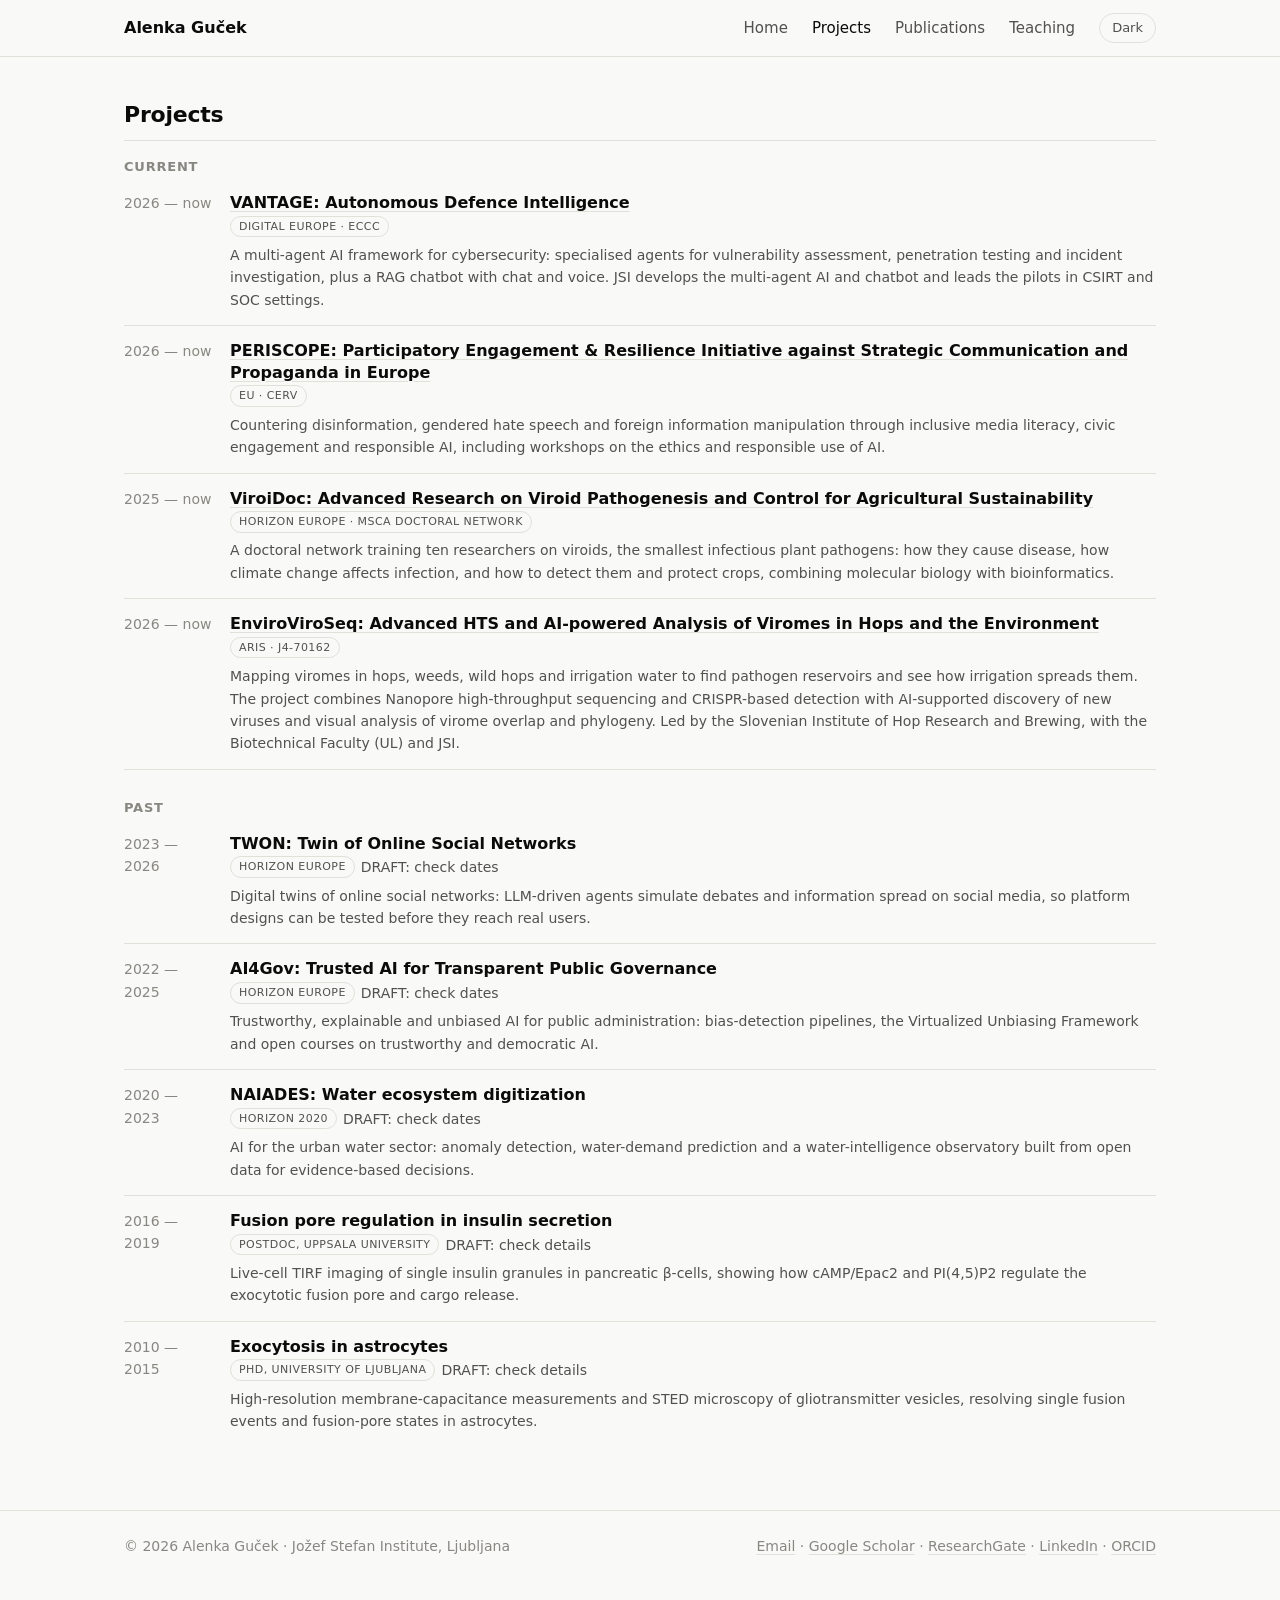
==== site/projects.html @ 369c41aa "Personal research website with research map Static site in site/ (home with UMAP research map, proje" ====
<!doctype html>
<html lang="en">
<head>
<meta charset="utf-8">
<meta name="viewport" content="width=device-width, initial-scale=1">
<title>Projects — Alenka Guček</title>
<link rel="stylesheet" href="css/style.css?v=8">
</head>
<body>
<header class="nav"><div class="wrap">
  <a class="brand" href="index.html">Alenka Guček</a>
  <a class="link" href="index.html">Home</a>
  <a class="link" href="projects.html" aria-current="page">Projects</a>
  <a class="link" href="publications.html">Publications</a>
  <a class="link" href="teaching.html">Teaching</a>
  <button id="theme" type="button">Dark</button>
</div></header>
<main class="wrap">
  <section class="block">
    <div class="head"><h2>Projects</h2></div>
    <div id="all-projects"></div>
  </section>
</main>
<footer><div class="wrap"><span>© 2026 Alenka Guček · Jožef Stefan Institute, Ljubljana</span><span><a href="mailto:alenka.gucek@ijs.si">Email</a> · <a href="https://scholar.google.com/citations?user=tJEwAjEAAAAJ" target="_blank" rel="noopener">Google Scholar</a> · <a href="https://www.researchgate.net/profile/Alenka-Gucek-2" target="_blank" rel="noopener">ResearchGate</a> · <a href="https://www.linkedin.com/in/alenkagucek/" target="_blank" rel="noopener">LinkedIn</a> · <a href="https://orcid.org/0000-0003-4453-1498" target="_blank" rel="noopener">ORCID</a></span></div></footer>
<script src="js/site.js?v=8"></script>
</body>
</html>
---- site/css/style.css ----
:root {
  color-scheme: light;
  --page: #f9f9f7;
  --surface: #fcfcfb;
  --ink: #0b0b0b;
  --ink-2: #52514e;
  --muted: #898781;
  --hair: #e1e0d9;
  --ring: rgba(11, 11, 11, 0.10);
  --accent: #2a78d6;
  /* field colours = categorical slots 1-3 (validated all-pairs) */
  --f-ai: #6250d6;
  --f-viz: #eb6834;
  --f-cell: #1baf7a;
  --me: #0b0b0b;
  --me-ring: #fcfcfb;
  --font: system-ui, -apple-system, "Segoe UI", sans-serif;
}
@media (prefers-color-scheme: dark) {
  :root:where(:not([data-theme="light"])) {
    color-scheme: dark;
    --page: #0d0d0d; --surface: #1a1a19; --ink: #f0efec; --ink-2: #c3c2b7; --muted: #898781;
    --hair: #2c2c2a; --ring: rgba(255, 255, 255, 0.10); --accent: #3987e5;
    --f-ai: #9085e9; --f-viz: #d95926; --f-cell: #199e70; --me: #f0efec; --me-ring: #1a1a19;
  }
}
:root[data-theme="dark"] {
  color-scheme: dark;
  --page: #0d0d0d; --surface: #1a1a19; --ink: #f0efec; --ink-2: #c3c2b7; --muted: #898781;
  --hair: #2c2c2a; --ring: rgba(255, 255, 255, 0.10); --accent: #3987e5;
  --f-ai: #9085e9; --f-viz: #d95926; --f-cell: #199e70; --me: #f0efec; --me-ring: #1a1a19;
}

* { box-sizing: border-box; }
html { background: var(--page); }
body { margin: 0; font: 16px/1.6 var(--font); color: var(--ink); background: var(--page); }
a { color: inherit; text-decoration-color: var(--hair); text-underline-offset: 3px; }
a:hover { text-decoration-color: currentColor; }
.wrap { max-width: 1080px; margin: 0 auto; padding: 0 24px; }

/* nav */
header.nav { position: sticky; top: 0; z-index: 10; background: color-mix(in srgb, var(--page) 88%, transparent); backdrop-filter: blur(8px); border-bottom: 1px solid var(--hair); }
header.nav .wrap { display: flex; align-items: center; gap: 24px; height: 56px; }
header.nav .brand { font-weight: 700; text-decoration: none; margin-right: auto; }
header.nav a.link { text-decoration: none; color: var(--ink-2); font-size: 15px; }
header.nav a.link[aria-current="page"], header.nav a.link:hover { color: var(--ink); }
#theme { background: none; border: 1px solid var(--hair); color: var(--ink-2); border-radius: 999px; padding: 4px 12px; font: inherit; font-size: 13px; cursor: pointer; }

/* hero */
.hero { padding: 56px 0 24px; display: grid; grid-template-columns: 1fr auto; gap: 32px; align-items: end; }
.hero h1 { font-size: clamp(40px, 6vw, 64px); line-height: 1.02; letter-spacing: -0.03em; margin: 0 0 16px; }
.hero p.lede { font-size: 19px; color: var(--ink-2); max-width: 640px; margin: 0; }
.hero .lede b { color: var(--ink); font-weight: 600; }
.hero figure { margin: 0; }
.hero img { width: 210px; height: 270px; border-radius: 14px; object-fit: cover; object-position: 30% 30%; border: 1px solid var(--ring); background: var(--surface); display: block; }
.hero figcaption { font-size: 11px; color: var(--muted); margin-top: 6px; text-align: right; }
.links { display: flex; flex-wrap: wrap; gap: 8px 16px; margin-top: 20px; font-size: 14px; }
.links a { color: var(--ink-2); }

/* map */
.map-card { background: var(--surface); border: 1px solid var(--ring); border-radius: 16px; padding: 20px 20px 12px; margin: 24px 0 8px; }
.map-head { display: flex; flex-wrap: wrap; gap: 12px 24px; align-items: baseline; justify-content: space-between; margin-bottom: 8px; }
.map-head h2 { font-size: 18px; margin: 0; }
.map-head p { margin: 2px 0 0; color: var(--ink-2); font-size: 14px; max-width: 620px; }
.controls { display: flex; gap: 8px; align-items: center; flex-wrap: wrap; }
.controls button { font: inherit; font-size: 13px; border: 1px solid var(--hair); background: var(--surface); color: var(--ink); border-radius: 999px; padding: 5px 12px; cursor: pointer; }
.controls button[aria-pressed="true"] { background: var(--ink); color: var(--surface); border-color: var(--ink); }
.legend { display: flex; flex-wrap: wrap; gap: 6px 18px; font-size: 13px; color: var(--ink-2); margin: 4px 0 10px; }
.legend span { display: inline-flex; align-items: center; gap: 6px; }
.legend i { width: 10px; height: 10px; border-radius: 50%; display: inline-block; }
.legend i.me { background: var(--me); box-shadow: 0 0 0 2px var(--me-ring), 0 0 0 3px var(--me); width: 8px; height: 8px; }
.map-stage { position: relative; width: 100%; aspect-ratio: 16 / 10; }
.map-stage canvas, .map-stage svg { position: absolute; inset: 0; width: 100%; height: 100%; }
.map-stage svg text.cl { font-size: 11px; fill: var(--muted); paint-order: stroke; stroke: var(--surface); stroke-width: 3px; pointer-events: none; }
.map-stage svg text.yr { font-size: 44px; font-weight: 700; fill: var(--hair); }
.map-stage svg path.traj { fill: none; stroke: var(--ink-2); stroke-width: 1.5; stroke-dasharray: 4 4; opacity: .7; pointer-events: none; }
.map-stage svg text.trajlbl { font-size: 12px; font-weight: 600; fill: var(--ink-2); paint-order: stroke; stroke: var(--surface); stroke-width: 3px; pointer-events: none; }
.map-stage svg text.field { font-size: 11px; font-weight: 700; letter-spacing: .14em; fill: var(--ink-2); paint-order: stroke; stroke: var(--surface); stroke-width: 4px; pointer-events: none; }
.map-stage svg .callout { cursor: pointer; transition: opacity .3s; }
.map-stage svg .callout .hit { fill: transparent; }
.map-stage svg .callout .lead { fill: none; stroke: var(--muted); stroke-width: 1; transition: stroke .15s, stroke-width .15s; }
.map-stage svg .callout .cname { font-size: 13px; font-weight: 650; fill: var(--ink); paint-order: stroke; stroke: var(--surface); stroke-width: 4px; }
.map-stage svg .callout .csub { font-size: 11.5px; fill: var(--ink-2); paint-order: stroke; stroke: var(--surface); stroke-width: 4px; font-variant-numeric: tabular-nums; }
.map-stage svg .callout .sw { stroke: var(--surface); stroke-width: 1.5; }
.map-stage svg .callout.on .lead { stroke: var(--ink); stroke-width: 1.5; }
.map-stage svg .callout.off { opacity: .35; }
.map-stage svg circle.me { r: 3.5; stroke-width: 1.5; }
.map-stage svg circle.me.hot { r: 4.5; }
.map-stage svg circle.me { fill: var(--me); stroke: var(--me-ring); stroke-width: 2; cursor: pointer; transition: r .15s, opacity .4s; }
.map-stage svg circle.me.dim { opacity: .18; }
.map-stage svg circle.me:hover, .map-stage svg circle.me.on { r: 7; }
.map-foot { display: flex; justify-content: space-between; gap: 16px; font-size: 12px; color: var(--muted); padding-top: 8px; border-top: 1px solid var(--hair); margin-top: 8px; }
.tip { position: absolute; pointer-events: none; z-index: 5; max-width: 300px; background: var(--surface); color: var(--ink); border: 1px solid var(--ring); box-shadow: 0 6px 24px rgba(0,0,0,.12); border-radius: 10px; padding: 10px 12px; font-size: 13px; line-height: 1.4; opacity: 0; transition: opacity .1s; }
.tip.show { opacity: 1; }
.tip .t { font-weight: 600; margin-bottom: 4px; }
.tip .m { color: var(--ink-2); }
.tip .k { display: inline-flex; align-items: center; gap: 6px; color: var(--ink-2); font-size: 12px; }
.tip .k i { width: 8px; height: 8px; border-radius: 50%; }

/* sections */
section.block { padding: 40px 0 8px; }
section.block > .head { display: flex; justify-content: space-between; align-items: baseline; border-bottom: 1px solid var(--hair); padding-bottom: 8px; margin-bottom: 16px; }
section.block h2 { font-size: 22px; margin: 0; letter-spacing: -0.01em; }
section.block .head a { font-size: 14px; color: var(--ink-2); }
.three { display: grid; grid-template-columns: repeat(3, 1fr); gap: 20px; }
.pillar { padding: 4px 0 0 14px; border-left: 3px solid var(--c); }
.pillar h3 { margin: 0 0 4px; font-size: 16px; }
.pillar p { margin: 0; color: var(--ink-2); font-size: 15px; }

.item { padding: 14px 0; border-bottom: 1px solid var(--hair); display: grid; grid-template-columns: 90px 1fr; gap: 16px; }
.item:last-child { border-bottom: 0; }
.item .when { color: var(--muted); font-size: 14px; font-variant-numeric: tabular-nums; }
.item h3 { font-size: 16px; margin: 0 0 2px; line-height: 1.35; }
.item .meta { color: var(--ink-2); font-size: 14px; }
.item .meta em { font-style: normal; color: var(--ink); }
.item .acts { font-size: 13px; margin-top: 4px; display: flex; gap: 12px; }
.tag { display: inline-block; font-size: 11px; letter-spacing: .04em; text-transform: uppercase; color: var(--ink-2); border: 1px solid var(--hair); border-radius: 999px; padding: 1px 8px; margin-right: 6px; vertical-align: 2px; }
.dot { display: inline-block; width: 8px; height: 8px; border-radius: 50%; margin-right: 6px; vertical-align: 1px; }

.filters { display: flex; flex-wrap: wrap; gap: 8px; margin: 8px 0 16px; }
.filters button { font: inherit; font-size: 13px; border: 1px solid var(--hair); background: var(--surface); color: var(--ink); border-radius: 999px; padding: 5px 12px; cursor: pointer; }
.filters button[aria-pressed="true"] { background: var(--ink); color: var(--surface); border-color: var(--ink); }
ul.eds { margin: 6px 0 0; padding-left: 18px; color: var(--ink-2); font-size: 14px; }
h3.sub { font-size: 13px; text-transform: uppercase; letter-spacing: .06em; color: var(--muted); margin: 28px 0 0; }
h3.sub:first-child { margin-top: 4px; }
.yeargroup h3.y { font-size: 14px; color: var(--muted); margin: 24px 0 0; font-variant-numeric: tabular-nums; }

.gates { display: grid; grid-template-columns: repeat(3, 1fr); gap: 16px; margin: 40px 0 0; }
.gate { position: relative; display: flex; flex-direction: column; gap: 4px; padding: 20px 44px 20px 20px; background: var(--surface); border: 1px solid var(--ring); border-radius: 14px; text-decoration: none; transition: border-color .15s, transform .15s; }
.gate:hover { border-color: var(--ink-2); transform: translateY(-2px); }
.gate .g-t { font-size: 20px; font-weight: 700; letter-spacing: -0.01em; }
.gate .g-s { color: var(--ink-2); font-size: 14px; }
.gate .g-a { position: absolute; right: 18px; top: 50%; transform: translateY(-50%); font-size: 20px; color: var(--muted); transition: transform .15s, color .15s; }
.gate:hover .g-a { color: var(--ink); transform: translate(3px, -50%); }
@media (max-width: 760px) { .gates { grid-template-columns: 1fr; } }
footer { margin-top: 56px; border-top: 1px solid var(--hair); padding: 24px 0 48px; color: var(--muted); font-size: 14px; }
footer .wrap { display: flex; justify-content: space-between; gap: 16px; flex-wrap: wrap; }

@media (max-width: 760px) {
  .hero { grid-template-columns: 1fr; padding-top: 32px; }
  .hero figure { order: -1; }
  .hero img { width: 120px; height: 150px; }
  .hero figcaption { text-align: left; }
  .three { grid-template-columns: 1fr; }
  .item { grid-template-columns: 1fr; gap: 2px; }
}
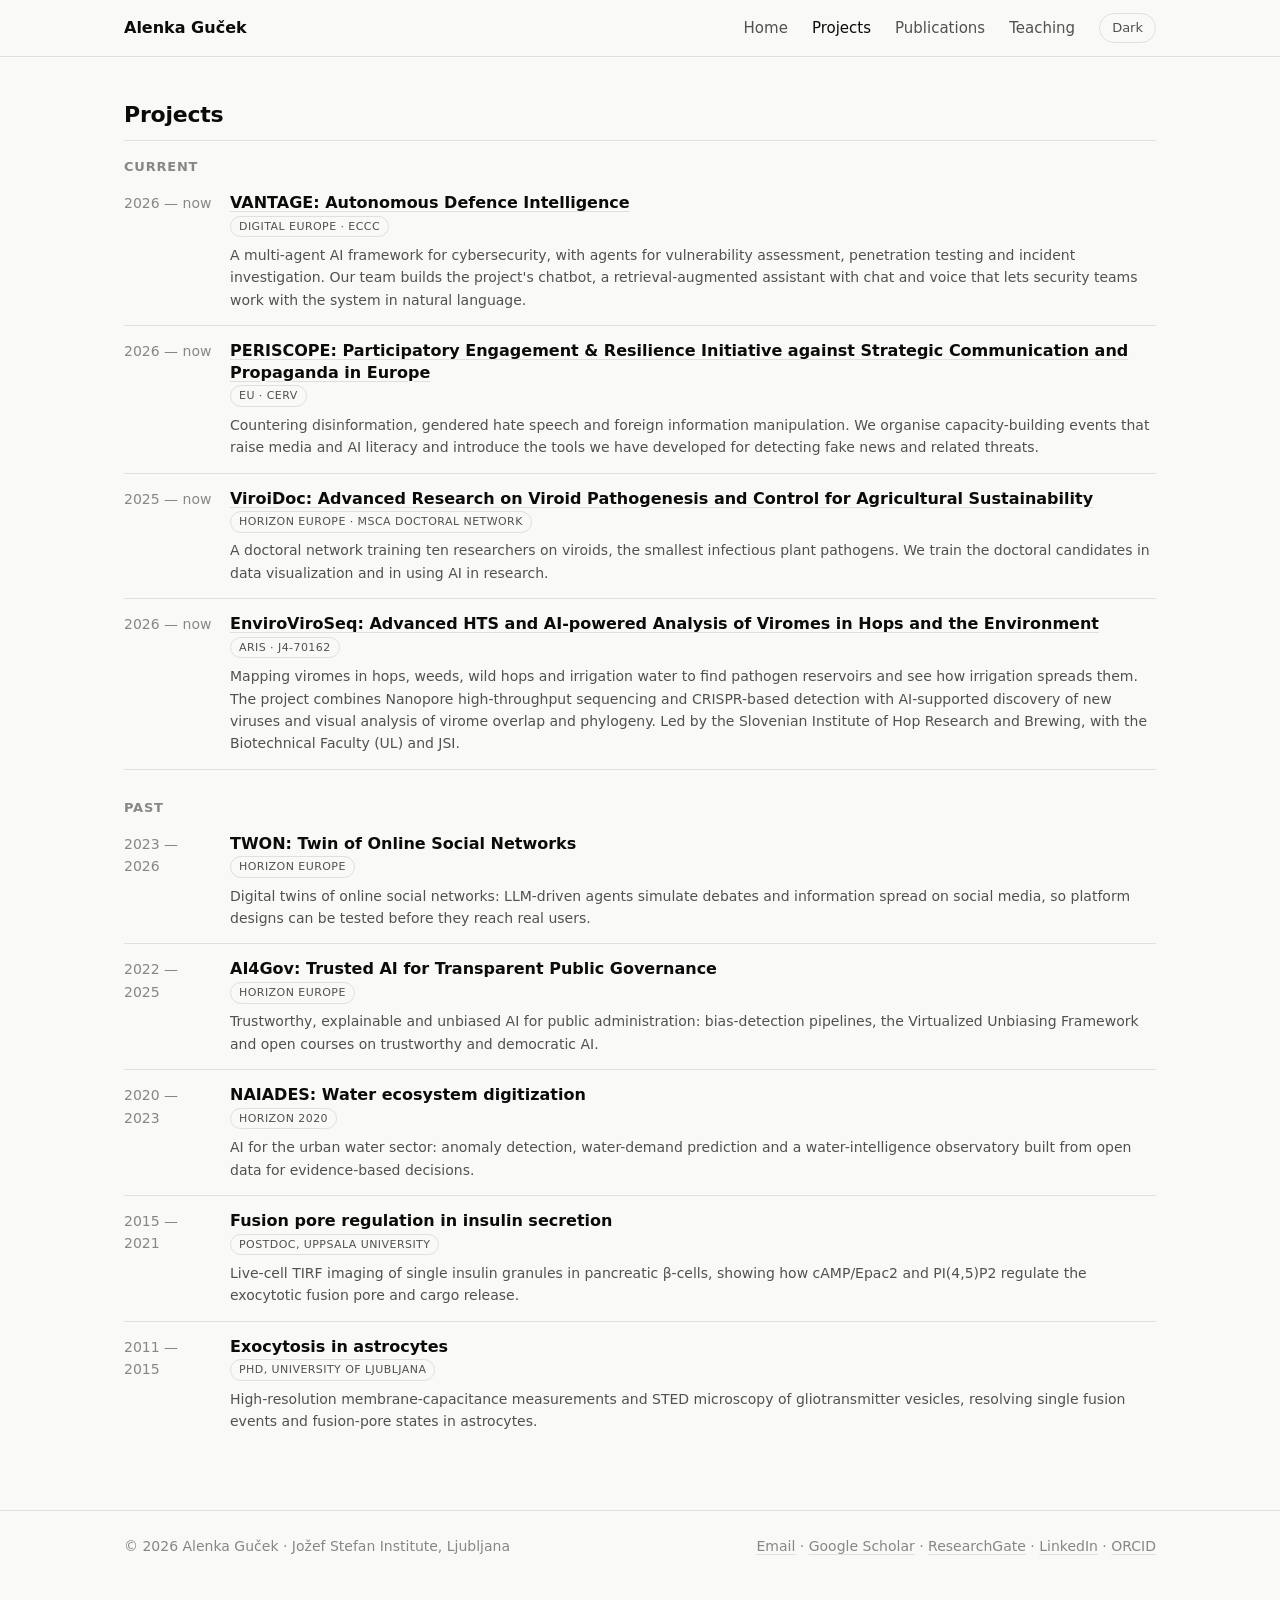
==== commit 3ec160ac: "Publications: field dot for every paper, from its nearest papers on the map" ====
--- a/site/projects.html
+++ b/site/projects.html
@@ -4,7 +4,7 @@
 <meta charset="utf-8">
 <meta name="viewport" content="width=device-width, initial-scale=1">
 <title>Projects — Alenka Guček</title>
-<link rel="stylesheet" href="css/style.css?v=8">
+<link rel="stylesheet" href="css/style.css?v=9">
 </head>
 <body>
 <header class="nav"><div class="wrap">
@@ -22,6 +22,6 @@
   </section>
 </main>
 <footer><div class="wrap"><span>© 2026 Alenka Guček · Jožef Stefan Institute, Ljubljana</span><span><a href="mailto:alenka.gucek@ijs.si">Email</a> · <a href="https://scholar.google.com/citations?user=tJEwAjEAAAAJ" target="_blank" rel="noopener">Google Scholar</a> · <a href="https://www.researchgate.net/profile/Alenka-Gucek-2" target="_blank" rel="noopener">ResearchGate</a> · <a href="https://www.linkedin.com/in/alenkagucek/" target="_blank" rel="noopener">LinkedIn</a> · <a href="https://orcid.org/0000-0003-4453-1498" target="_blank" rel="noopener">ORCID</a></span></div></footer>
-<script src="js/site.js?v=8"></script>
+<script src="js/site.js?v=9"></script>
 </body>
 </html>
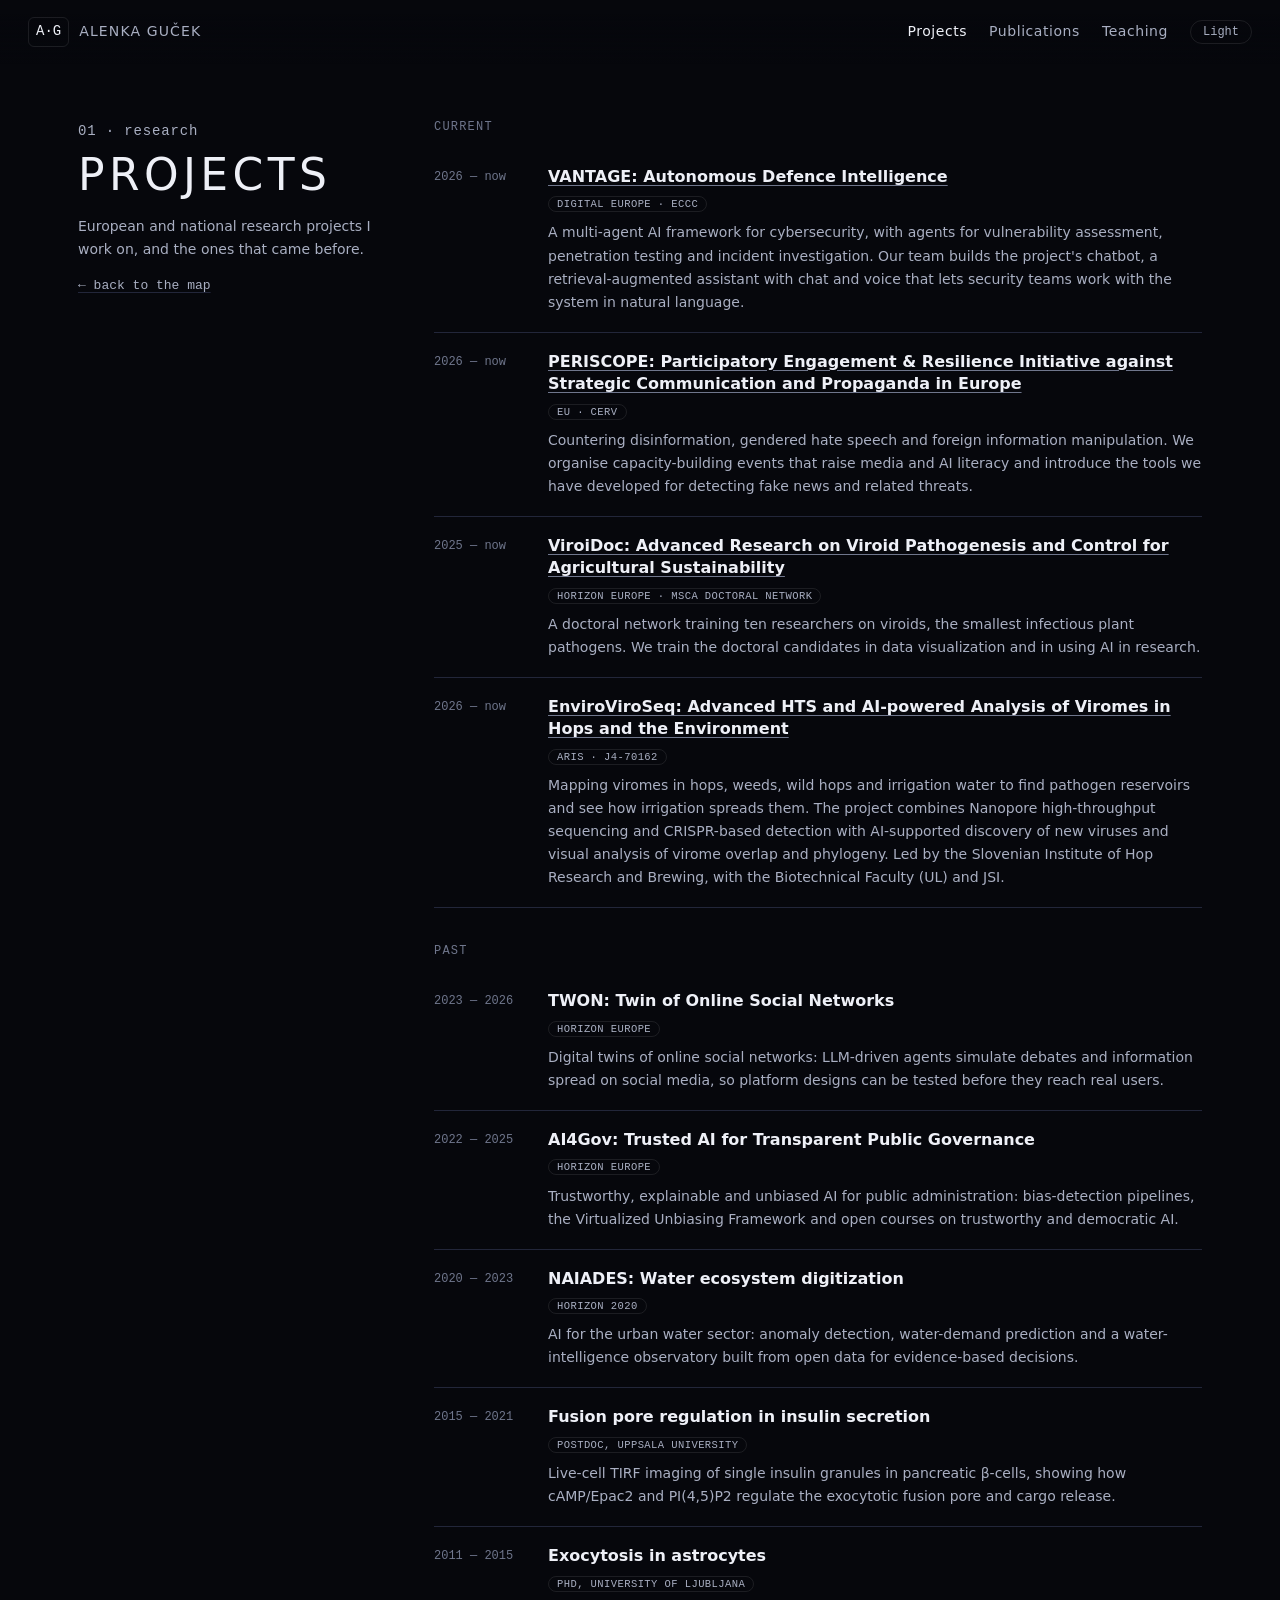
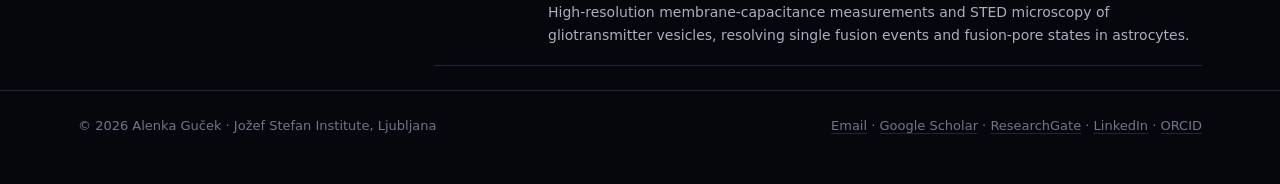
==== commit 51aea44a: "Redesign: dark observatory theme, scroll story homepage (map zooms per chapter, dots morph into a ti" ====
--- a/site/projects.html
+++ b/site/projects.html
@@ -1,27 +1,34 @@
 <!doctype html>
-<html lang="en">
+<html lang="en" data-theme="dark">
 <head>
 <meta charset="utf-8">
 <meta name="viewport" content="width=device-width, initial-scale=1">
 <title>Projects — Alenka Guček</title>
-<link rel="stylesheet" href="css/style.css?v=9">
+<script>try { const t = localStorage.getItem("theme"); if (t) document.documentElement.dataset.theme = t; } catch (e) {}</script>
+<link rel="stylesheet" href="css/style.css?v=11">
 </head>
 <body>
 <header class="nav"><div class="wrap">
-  <a class="brand" href="index.html">Alenka Guček</a>
-  <a class="link" href="index.html">Home</a>
-  <a class="link" href="projects.html" aria-current="page">Projects</a>
-  <a class="link" href="publications.html">Publications</a>
-  <a class="link" href="teaching.html">Teaching</a>
-  <button id="theme" type="button">Dark</button>
+  <a class="brand" href="index.html"><span class="mono">A·G</span> <span class="name">Alenka Guček</span></a>
+  <nav>
+    <a class="link" href="projects.html" aria-current="page">Projects</a>
+    <a class="link" href="publications.html">Publications</a>
+    <a class="link" href="teaching.html">Teaching</a>
+    <button id="theme" type="button">Light</button>
+  </nav>
 </div></header>
 <main class="wrap">
-  <section class="block">
-    <div class="head"><h2>Projects</h2></div>
-    <div id="all-projects"></div>
-  </section>
+  <div class="page">
+    <aside class="page-head">
+      <p class="kicker mono">01 · research</p>
+      <h1>Projects</h1>
+      <p>European and national research projects I work on, and the ones that came before.</p>
+      <a href="index.html">← back to the map</a>
+    </aside>
+    <section id="all-projects"></section>
+  </div>
 </main>
 <footer><div class="wrap"><span>© 2026 Alenka Guček · Jožef Stefan Institute, Ljubljana</span><span><a href="mailto:alenka.gucek@ijs.si">Email</a> · <a href="https://scholar.google.com/citations?user=tJEwAjEAAAAJ" target="_blank" rel="noopener">Google Scholar</a> · <a href="https://www.researchgate.net/profile/Alenka-Gucek-2" target="_blank" rel="noopener">ResearchGate</a> · <a href="https://www.linkedin.com/in/alenkagucek/" target="_blank" rel="noopener">LinkedIn</a> · <a href="https://orcid.org/0000-0003-4453-1498" target="_blank" rel="noopener">ORCID</a></span></div></footer>
-<script src="js/site.js?v=9"></script>
+<script src="js/site.js?v=11"></script>
 </body>
 </html>
--- a/site/css/style.css
+++ b/site/css/style.css
@@ -1,146 +1,160 @@
-:root {
+/* ============ Observatory theme ============
+   Dark by default; a light "daylight" variant via the toggle.
+   Field colours: teal / coral / violet (validated CVD-safe as a set, both modes). */
+:root, :root[data-theme="dark"] {
+  color-scheme: dark;
+  --page: #06070c;
+  --surface: #0e1019;
+  --glass: rgba(10, 12, 20, 0.72);
+  --ink: #eef0f7;
+  --ink-2: #a9afc2;
+  --muted: #6f768c;
+  --hair: #22263a;
+  --ring: rgba(255, 255, 255, 0.09);
+  --f-cell: #199e70;
+  --f-viz: #d95926;
+  --f-ai: #9085e9;
+  --glow: 0 0 24px rgba(144, 133, 233, 0.25);
+  --sans: system-ui, -apple-system, "Segoe UI", sans-serif;
+  --mono: ui-monospace, "Cascadia Mono", "SF Mono", Consolas, Menlo, monospace;
+}
+:root[data-theme="light"] {
   color-scheme: light;
-  --page: #f9f9f7;
-  --surface: #fcfcfb;
-  --ink: #0b0b0b;
-  --ink-2: #52514e;
-  --muted: #898781;
-  --hair: #e1e0d9;
-  --ring: rgba(11, 11, 11, 0.10);
-  --accent: #2a78d6;
-  /* field colours = categorical slots 1-3 (validated all-pairs) */
+  --page: #f5f4ef;
+  --surface: #fcfcfa;
+  --glass: rgba(252, 252, 250, 0.82);
+  --ink: #12131a;
+  --ink-2: #4d5060;
+  --muted: #858799;
+  --hair: #dedcd3;
+  --ring: rgba(12, 12, 20, 0.10);
+  --f-cell: #1baf7a;
+  --f-viz: #eb6834;
   --f-ai: #6250d6;
-  --f-viz: #eb6834;
-  --f-cell: #1baf7a;
-  --me: #0b0b0b;
-  --me-ring: #fcfcfb;
-  --font: system-ui, -apple-system, "Segoe UI", sans-serif;
-}
-@media (prefers-color-scheme: dark) {
-  :root:where(:not([data-theme="light"])) {
-    color-scheme: dark;
-    --page: #0d0d0d; --surface: #1a1a19; --ink: #f0efec; --ink-2: #c3c2b7; --muted: #898781;
-    --hair: #2c2c2a; --ring: rgba(255, 255, 255, 0.10); --accent: #3987e5;
-    --f-ai: #9085e9; --f-viz: #d95926; --f-cell: #199e70; --me: #f0efec; --me-ring: #1a1a19;
-  }
-}
-:root[data-theme="dark"] {
-  color-scheme: dark;
-  --page: #0d0d0d; --surface: #1a1a19; --ink: #f0efec; --ink-2: #c3c2b7; --muted: #898781;
-  --hair: #2c2c2a; --ring: rgba(255, 255, 255, 0.10); --accent: #3987e5;
-  --f-ai: #9085e9; --f-viz: #d95926; --f-cell: #199e70; --me: #f0efec; --me-ring: #1a1a19;
+  --glow: none;
 }
 
 * { box-sizing: border-box; }
 html { background: var(--page); }
-body { margin: 0; font: 16px/1.6 var(--font); color: var(--ink); background: var(--page); }
+body { margin: 0; font: 16px/1.65 var(--sans); color: var(--ink); background: var(--page); -webkit-font-smoothing: antialiased; }
 a { color: inherit; text-decoration-color: var(--hair); text-underline-offset: 3px; }
 a:hover { text-decoration-color: currentColor; }
-.wrap { max-width: 1080px; margin: 0 auto; padding: 0 24px; }
+.mono { font-family: var(--mono); }
+.wrap { max-width: 1180px; margin: 0 auto; padding: 0 28px; }
 
-/* nav */
-header.nav { position: sticky; top: 0; z-index: 10; background: color-mix(in srgb, var(--page) 88%, transparent); backdrop-filter: blur(8px); border-bottom: 1px solid var(--hair); }
-header.nav .wrap { display: flex; align-items: center; gap: 24px; height: 56px; }
-header.nav .brand { font-weight: 700; text-decoration: none; margin-right: auto; }
-header.nav a.link { text-decoration: none; color: var(--ink-2); font-size: 15px; }
+/* ---------- nav ---------- */
+header.nav { position: fixed; inset: 0 0 auto 0; z-index: 20; background: linear-gradient(to bottom, var(--page) 20%, transparent); }
+header.nav .wrap { display: flex; align-items: center; gap: 24px; height: 64px; max-width: none; }
+header.nav .brand { text-decoration: none; margin-right: auto; font-size: 14px; letter-spacing: .08em; text-transform: uppercase; color: var(--ink-2); display: inline-flex; gap: 10px; align-items: center; }
+header.nav .brand .mono { color: var(--ink); border: 1px solid var(--ring); border-radius: 6px; padding: 2px 7px; letter-spacing: 0; }
+header.nav nav { display: flex; align-items: center; gap: 22px; }
+header.nav a.link { text-decoration: none; color: var(--ink-2); font-size: 14px; letter-spacing: .04em; }
 header.nav a.link[aria-current="page"], header.nav a.link:hover { color: var(--ink); }
-#theme { background: none; border: 1px solid var(--hair); color: var(--ink-2); border-radius: 999px; padding: 4px 12px; font: inherit; font-size: 13px; cursor: pointer; }
+#theme { background: none; border: 1px solid var(--ring); color: var(--ink-2); border-radius: 999px; padding: 4px 12px; font: 12px var(--mono); cursor: pointer; }
+#theme:hover { color: var(--ink); }
 
-/* hero */
-.hero { padding: 56px 0 24px; display: grid; grid-template-columns: 1fr auto; gap: 32px; align-items: end; }
-.hero h1 { font-size: clamp(40px, 6vw, 64px); line-height: 1.02; letter-spacing: -0.03em; margin: 0 0 16px; }
-.hero p.lede { font-size: 19px; color: var(--ink-2); max-width: 640px; margin: 0; }
-.hero .lede b { color: var(--ink); font-weight: 600; }
-.hero figure { margin: 0; }
-.hero img { width: 210px; height: 270px; border-radius: 14px; object-fit: cover; object-position: 30% 30%; border: 1px solid var(--ring); background: var(--surface); display: block; }
-.hero figcaption { font-size: 11px; color: var(--muted); margin-top: 6px; text-align: right; }
-.links { display: flex; flex-wrap: wrap; gap: 8px 16px; margin-top: 20px; font-size: 14px; }
+/* ---------- home: the story ---------- */
+#stage { position: fixed; inset: 0; z-index: 0; }
+#stage canvas { display: block; }
+#story { position: relative; z-index: 1; pointer-events: none; }
+#story .card, #story .after, #story a, #story button { pointer-events: auto; }
+.step { min-height: 100vh; display: flex; align-items: center; padding: 96px 28px 48px max(28px, calc((100vw - 1180px) / 2 + 28px)); }
+.step .card { max-width: 420px; background: var(--glass); backdrop-filter: blur(10px); -webkit-backdrop-filter: blur(10px); border: 1px solid var(--ring); border-radius: 16px; padding: 26px 28px; }
+.step .card.wide { max-width: 640px; }
+.step h2 { font-weight: 300; font-size: 30px; line-height: 1.15; letter-spacing: -0.01em; margin: 6px 0 12px; }
+.step p { color: var(--ink-2); margin: 0 0 10px; }
+.step p b { color: var(--ink); font-weight: 600; }
+.kicker { font-size: 12px; letter-spacing: .06em; color: var(--muted); margin: 0 !important; display: flex; align-items: center; gap: 8px; text-transform: lowercase; }
+.sw { width: 9px; height: 9px; border-radius: 50%; display: inline-block; box-shadow: var(--glow); }
+.note { font-size: 12px !important; color: var(--muted) !important; border-top: 1px solid var(--hair); padding-top: 10px; margin-top: 14px !important; }
+
+.hero .card { background: none; border: 0; backdrop-filter: none; -webkit-backdrop-filter: none; padding: 0; max-width: 460px; }
+.hero h1 { font-weight: 200; font-size: clamp(44px, 7vw, 92px); line-height: .98; letter-spacing: .12em; text-transform: uppercase; margin: 14px 0 22px; }
+.hero .lede { font-size: 17px; }
+.links { display: flex; flex-wrap: wrap; gap: 6px 16px; margin: 18px 0 0; font: 13px var(--mono); }
 .links a { color: var(--ink-2); }
+.links a:hover { color: var(--ink); }
+.portrait { margin: 26px 0 0; display: flex; align-items: end; gap: 12px; }
+.portrait img { width: 92px; height: 92px; border-radius: 50%; object-fit: cover; object-position: 30% 25%; border: 1px solid var(--ring); box-shadow: var(--glow); }
+.portrait figcaption { font: 10px var(--mono); color: var(--muted); }
+.scroll-hint { font-size: 12px !important; color: var(--muted) !important; margin-top: 34px !important; animation: bob 2.4s ease-in-out infinite; }
+@keyframes bob { 50% { transform: translateY(5px); } }
 
-/* map */
-.map-card { background: var(--surface); border: 1px solid var(--ring); border-radius: 16px; padding: 20px 20px 12px; margin: 24px 0 8px; }
-.map-head { display: flex; flex-wrap: wrap; gap: 12px 24px; align-items: baseline; justify-content: space-between; margin-bottom: 8px; }
-.map-head h2 { font-size: 18px; margin: 0; }
-.map-head p { margin: 2px 0 0; color: var(--ink-2); font-size: 14px; max-width: 620px; }
-.controls { display: flex; gap: 8px; align-items: center; flex-wrap: wrap; }
-.controls button { font: inherit; font-size: 13px; border: 1px solid var(--hair); background: var(--surface); color: var(--ink); border-radius: 999px; padding: 5px 12px; cursor: pointer; }
-.controls button[aria-pressed="true"] { background: var(--ink); color: var(--surface); border-color: var(--ink); }
-.legend { display: flex; flex-wrap: wrap; gap: 6px 18px; font-size: 13px; color: var(--ink-2); margin: 4px 0 10px; }
-.legend span { display: inline-flex; align-items: center; gap: 6px; }
-.legend i { width: 10px; height: 10px; border-radius: 50%; display: inline-block; }
-.legend i.me { background: var(--me); box-shadow: 0 0 0 2px var(--me-ring), 0 0 0 3px var(--me); width: 8px; height: 8px; }
-.map-stage { position: relative; width: 100%; aspect-ratio: 16 / 10; }
-.map-stage canvas, .map-stage svg { position: absolute; inset: 0; width: 100%; height: 100%; }
-.map-stage svg text.cl { font-size: 11px; fill: var(--muted); paint-order: stroke; stroke: var(--surface); stroke-width: 3px; pointer-events: none; }
-.map-stage svg text.yr { font-size: 44px; font-weight: 700; fill: var(--hair); }
-.map-stage svg path.traj { fill: none; stroke: var(--ink-2); stroke-width: 1.5; stroke-dasharray: 4 4; opacity: .7; pointer-events: none; }
-.map-stage svg text.trajlbl { font-size: 12px; font-weight: 600; fill: var(--ink-2); paint-order: stroke; stroke: var(--surface); stroke-width: 3px; pointer-events: none; }
-.map-stage svg text.field { font-size: 11px; font-weight: 700; letter-spacing: .14em; fill: var(--ink-2); paint-order: stroke; stroke: var(--surface); stroke-width: 4px; pointer-events: none; }
-.map-stage svg .callout { cursor: pointer; transition: opacity .3s; }
-.map-stage svg .callout .hit { fill: transparent; }
-.map-stage svg .callout .lead { fill: none; stroke: var(--muted); stroke-width: 1; transition: stroke .15s, stroke-width .15s; }
-.map-stage svg .callout .cname { font-size: 13px; font-weight: 650; fill: var(--ink); paint-order: stroke; stroke: var(--surface); stroke-width: 4px; }
-.map-stage svg .callout .csub { font-size: 11.5px; fill: var(--ink-2); paint-order: stroke; stroke: var(--surface); stroke-width: 4px; font-variant-numeric: tabular-nums; }
-.map-stage svg .callout .sw { stroke: var(--surface); stroke-width: 1.5; }
-.map-stage svg .callout.on .lead { stroke: var(--ink); stroke-width: 1.5; }
-.map-stage svg .callout.off { opacity: .35; }
-.map-stage svg circle.me { r: 3.5; stroke-width: 1.5; }
-.map-stage svg circle.me.hot { r: 4.5; }
-.map-stage svg circle.me { fill: var(--me); stroke: var(--me-ring); stroke-width: 2; cursor: pointer; transition: r .15s, opacity .4s; }
-.map-stage svg circle.me.dim { opacity: .18; }
-.map-stage svg circle.me:hover, .map-stage svg circle.me.on { r: 7; }
-.map-foot { display: flex; justify-content: space-between; gap: 16px; font-size: 12px; color: var(--muted); padding-top: 8px; border-top: 1px solid var(--hair); margin-top: 8px; }
-.tip { position: absolute; pointer-events: none; z-index: 5; max-width: 300px; background: var(--surface); color: var(--ink); border: 1px solid var(--ring); box-shadow: 0 6px 24px rgba(0,0,0,.12); border-radius: 10px; padding: 10px 12px; font-size: 13px; line-height: 1.4; opacity: 0; transition: opacity .1s; }
+.controls { display: flex; gap: 8px; margin-top: 14px; }
+.controls button { font: 12px var(--mono); border: 1px solid var(--ring); background: transparent; color: var(--ink-2); border-radius: 999px; padding: 5px 12px; cursor: pointer; }
+.controls button[aria-pressed="true"] { background: var(--ink); color: var(--page); border-color: var(--ink); }
+
+/* latest papers: the dots land on these bullets */
+.latest { margin-top: 8px; }
+.lp { display: grid; grid-template-columns: 14px 44px 1fr; column-gap: 10px; padding: 10px 0; border-bottom: 1px solid var(--hair); text-decoration: none; }
+.lp:hover .lp-t { text-decoration: underline; text-decoration-color: var(--muted); }
+.bullet { width: 9px; height: 9px; border-radius: 50%; margin-top: 7px; opacity: 0; transition: opacity .25s; box-shadow: var(--glow); }
+body.listed .bullet, body:not(.home) .bullet { opacity: 1; }
+.lp-y { font-size: 12px; color: var(--muted); padding-top: 2px; }
+.lp-t { color: var(--ink); font-size: 15px; line-height: 1.4; }
+.lp-v { grid-column: 3; color: var(--muted); font-size: 13px; }
+.all-papers { display: inline-block; margin-top: 16px; font: 13px var(--mono); color: var(--ink-2); }
+
+.after { position: relative; z-index: 2; background: var(--page); padding: 64px 28px 24px; box-shadow: 0 -80px 80px var(--page); }
+.gates { max-width: 1180px; margin: 0 auto; display: grid; grid-template-columns: repeat(3, 1fr); gap: 1px; background: var(--hair); border: 1px solid var(--hair); border-radius: 16px; overflow: hidden; }
+.gate { display: flex; flex-direction: column; gap: 6px; padding: 28px 26px 30px; background: var(--page); text-decoration: none; transition: background .2s; }
+.gate:hover { background: var(--surface); }
+.gate .g-k { font-size: 12px; color: var(--muted); }
+.gate .g-t { font-size: 26px; font-weight: 300; letter-spacing: .02em; }
+.gate .g-s { color: var(--ink-2); font-size: 14px; }
+.gate:hover .g-t::after { content: " →"; color: var(--muted); }
+.method { max-width: 1180px; margin: 18px auto 0; font-size: 11px; color: var(--muted); }
+
+.tip { position: fixed; pointer-events: none; z-index: 30; max-width: 320px; background: var(--surface); color: var(--ink); border: 1px solid var(--ring); box-shadow: 0 10px 30px rgba(0, 0, 0, .35); border-radius: 10px; padding: 10px 12px; font-size: 13px; line-height: 1.4; opacity: 0; transition: opacity .12s; }
 .tip.show { opacity: 1; }
 .tip .t { font-weight: 600; margin-bottom: 4px; }
-.tip .m { color: var(--ink-2); }
-.tip .k { display: inline-flex; align-items: center; gap: 6px; color: var(--ink-2); font-size: 12px; }
+.tip .m { color: var(--ink-2); font-size: 12px; }
+.tip .k { display: flex; align-items: center; gap: 6px; color: var(--ink-2); font-size: 12px; margin-top: 4px; }
 .tip .k i { width: 8px; height: 8px; border-radius: 50%; }
 
-/* sections */
-section.block { padding: 40px 0 8px; }
-section.block > .head { display: flex; justify-content: space-between; align-items: baseline; border-bottom: 1px solid var(--hair); padding-bottom: 8px; margin-bottom: 16px; }
-section.block h2 { font-size: 22px; margin: 0; letter-spacing: -0.01em; }
-section.block .head a { font-size: 14px; color: var(--ink-2); }
-.three { display: grid; grid-template-columns: repeat(3, 1fr); gap: 20px; }
-.pillar { padding: 4px 0 0 14px; border-left: 3px solid var(--c); }
-.pillar h3 { margin: 0 0 4px; font-size: 16px; }
-.pillar p { margin: 0; color: var(--ink-2); font-size: 15px; }
+footer { position: relative; z-index: 2; background: var(--page); border-top: 1px solid var(--hair); padding: 24px 0 48px; color: var(--muted); font-size: 13px; }
+footer .wrap { display: flex; justify-content: space-between; gap: 16px; flex-wrap: wrap; }
 
-.item { padding: 14px 0; border-bottom: 1px solid var(--hair); display: grid; grid-template-columns: 90px 1fr; gap: 16px; }
-.item:last-child { border-bottom: 0; }
-.item .when { color: var(--muted); font-size: 14px; font-variant-numeric: tabular-nums; }
-.item h3 { font-size: 16px; margin: 0 0 2px; line-height: 1.35; }
+/* ---------- inner pages: sticky title column + list ---------- */
+body:not(.home) main { padding-top: 64px; }
+.page { display: grid; grid-template-columns: 300px 1fr; gap: 56px; padding: 56px 0 24px; }
+.page-head { position: sticky; top: 96px; align-self: start; }
+.page-head .kicker { margin-bottom: 10px !important; }
+.page-head h1 { font-weight: 200; font-size: 44px; letter-spacing: .1em; text-transform: uppercase; line-height: 1; margin: 8px 0 18px; }
+.page-head p { color: var(--ink-2); font-size: 14px; margin: 0 0 10px; }
+.page-head a { color: var(--ink-2); font: 13px var(--mono); }
+.legend-dots { font: 12px var(--mono); color: var(--muted); display: grid; gap: 4px; margin-top: 16px; }
+.legend-dots span { display: flex; align-items: center; gap: 8px; }
+
+.item { padding: 18px 0; border-bottom: 1px solid var(--hair); display: grid; grid-template-columns: 96px 1fr; gap: 18px; }
+.item:first-child { padding-top: 0; }
+.item .when { color: var(--muted); font: 12px/1.9 var(--mono); }
+.item h3 { font-size: 16px; font-weight: 600; margin: 0 0 4px; line-height: 1.4; }
+.item h3 a { text-decoration-color: var(--muted); }
 .item .meta { color: var(--ink-2); font-size: 14px; }
 .item .meta em { font-style: normal; color: var(--ink); }
-.item .acts { font-size: 13px; margin-top: 4px; display: flex; gap: 12px; }
-.tag { display: inline-block; font-size: 11px; letter-spacing: .04em; text-transform: uppercase; color: var(--ink-2); border: 1px solid var(--hair); border-radius: 999px; padding: 1px 8px; margin-right: 6px; vertical-align: 2px; }
-.dot { display: inline-block; width: 8px; height: 8px; border-radius: 50%; margin-right: 6px; vertical-align: 1px; }
-
-.filters { display: flex; flex-wrap: wrap; gap: 8px; margin: 8px 0 16px; }
-.filters button { font: inherit; font-size: 13px; border: 1px solid var(--hair); background: var(--surface); color: var(--ink); border-radius: 999px; padding: 5px 12px; cursor: pointer; }
-.filters button[aria-pressed="true"] { background: var(--ink); color: var(--surface); border-color: var(--ink); }
-ul.eds { margin: 6px 0 0; padding-left: 18px; color: var(--ink-2); font-size: 14px; }
-h3.sub { font-size: 13px; text-transform: uppercase; letter-spacing: .06em; color: var(--muted); margin: 28px 0 0; }
-h3.sub:first-child { margin-top: 4px; }
-.yeargroup h3.y { font-size: 14px; color: var(--muted); margin: 24px 0 0; font-variant-numeric: tabular-nums; }
-
-.gates { display: grid; grid-template-columns: repeat(3, 1fr); gap: 16px; margin: 40px 0 0; }
-.gate { position: relative; display: flex; flex-direction: column; gap: 4px; padding: 20px 44px 20px 20px; background: var(--surface); border: 1px solid var(--ring); border-radius: 14px; text-decoration: none; transition: border-color .15s, transform .15s; }
-.gate:hover { border-color: var(--ink-2); transform: translateY(-2px); }
-.gate .g-t { font-size: 20px; font-weight: 700; letter-spacing: -0.01em; }
-.gate .g-s { color: var(--ink-2); font-size: 14px; }
-.gate .g-a { position: absolute; right: 18px; top: 50%; transform: translateY(-50%); font-size: 20px; color: var(--muted); transition: transform .15s, color .15s; }
-.gate:hover .g-a { color: var(--ink); transform: translate(3px, -50%); }
-@media (max-width: 760px) { .gates { grid-template-columns: 1fr; } }
-footer { margin-top: 56px; border-top: 1px solid var(--hair); padding: 24px 0 48px; color: var(--muted); font-size: 14px; }
-footer .wrap { display: flex; justify-content: space-between; gap: 16px; flex-wrap: wrap; }
+.item .acts { font: 12px var(--mono); margin-top: 6px; display: flex; gap: 12px; }
+.tag { display: inline-block; font: 10.5px var(--mono); letter-spacing: .04em; text-transform: uppercase; color: var(--ink-2); border: 1px solid var(--ring); border-radius: 999px; padding: 1px 8px; margin-right: 8px; vertical-align: 1px; }
+.dot { display: inline-block; width: 8px; height: 8px; border-radius: 50%; margin-right: 8px; vertical-align: 1px; box-shadow: var(--glow); }
+h3.sub { font: 12px var(--mono); text-transform: uppercase; letter-spacing: .1em; color: var(--muted); margin: 36px 0 14px; }
+h3.sub:first-child { margin-top: 0; }
+ul.eds { margin: 8px 0 0; padding-left: 18px; color: var(--ink-2); font-size: 14px; }
+ul.eds li::marker { color: var(--muted); }
 
 @media (max-width: 760px) {
-  .hero { grid-template-columns: 1fr; padding-top: 32px; }
-  .hero figure { order: -1; }
-  .hero img { width: 120px; height: 150px; }
-  .hero figcaption { text-align: left; }
-  .three { grid-template-columns: 1fr; }
+  header.nav .wrap { padding: 0 16px; gap: 12px; }
+  header.nav .brand .name { display: none; }
+  header.nav nav { gap: 14px; }
+  header.nav a.link { font-size: 13px; }
+  .step { align-items: flex-end; padding: 0 14px 6vh; }
+  .step .card { max-width: none; width: 100%; padding: 18px 20px; }
+  .hero { align-items: flex-end; }
+  .hero .card { background: var(--glass); backdrop-filter: blur(10px); -webkit-backdrop-filter: blur(10px); border: 1px solid var(--ring); padding: 20px; }
+  .hero h1 { font-size: 40px; }
+  .portrait img { width: 64px; height: 64px; }
+  .gates { grid-template-columns: 1fr; }
+  .page { grid-template-columns: 1fr; gap: 24px; padding-top: 32px; }
+  .page-head { position: static; }
   .item { grid-template-columns: 1fr; gap: 2px; }
 }
+@media (prefers-reduced-motion: reduce) { .scroll-hint { animation: none; } }
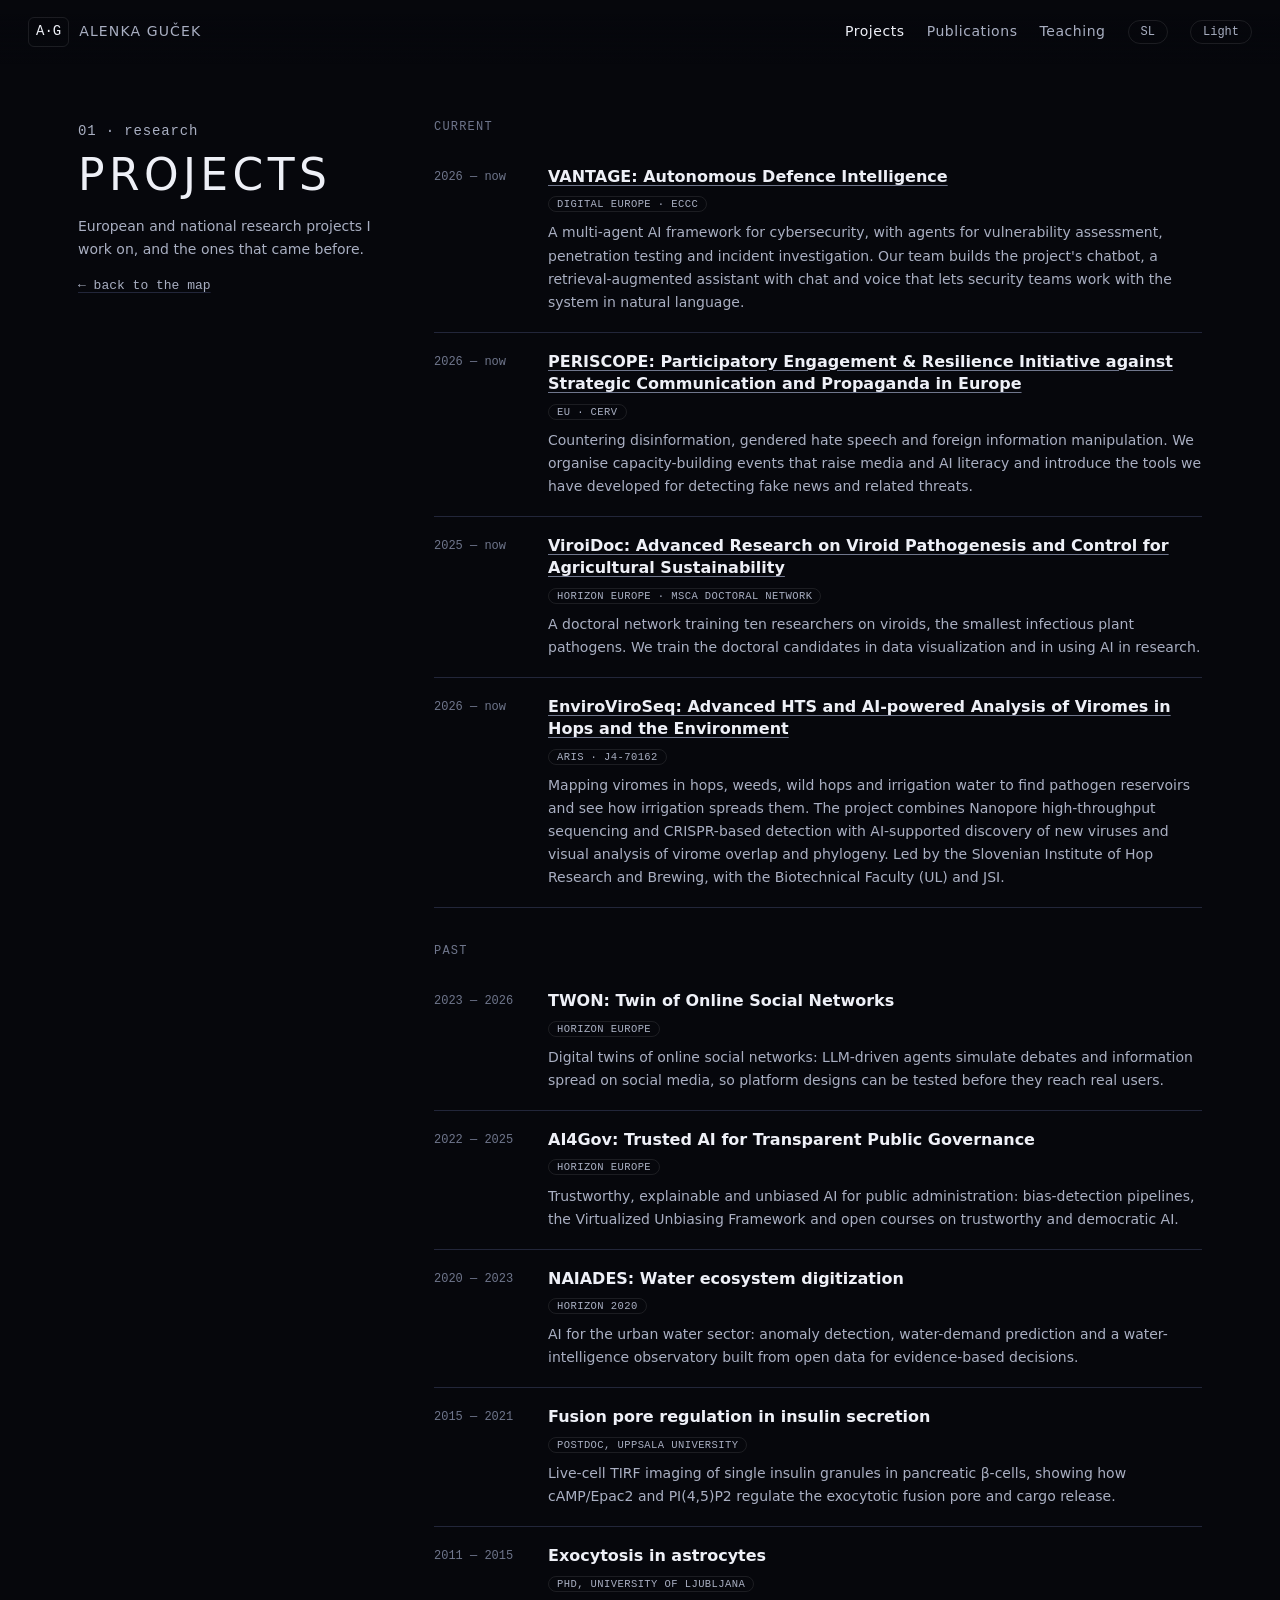
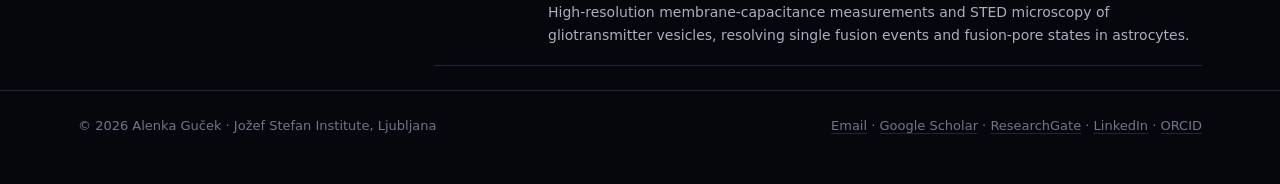
==== commit 7ed18ac7: "Slovenian version, Department of AI, teaching updates - EN/SL language switch on every page (i18n.js" ====
--- a/site/projects.html
+++ b/site/projects.html
@@ -5,30 +5,32 @@
 <meta name="viewport" content="width=device-width, initial-scale=1">
 <title>Projects — Alenka Guček</title>
 <script>try { const t = localStorage.getItem("theme"); if (t) document.documentElement.dataset.theme = t; } catch (e) {}</script>
-<link rel="stylesheet" href="css/style.css?v=11">
+<link rel="stylesheet" href="css/style.css?v=12">
 </head>
 <body>
 <header class="nav"><div class="wrap">
   <a class="brand" href="index.html"><span class="mono">A·G</span> <span class="name">Alenka Guček</span></a>
   <nav>
-    <a class="link" href="projects.html" aria-current="page">Projects</a>
-    <a class="link" href="publications.html">Publications</a>
-    <a class="link" href="teaching.html">Teaching</a>
-    <button id="theme" type="button">Light</button>
+    <a class="link" href="projects.html" aria-current="page" data-i18n="nav.projects">Projects</a>
+    <a class="link" href="publications.html" data-i18n="nav.publications">Publications</a>
+    <a class="link" href="teaching.html" data-i18n="nav.teaching">Teaching</a>
+    <button id="lang" class="pill" type="button">SL</button>
+    <button id="theme" class="pill" type="button">Light</button>
   </nav>
 </div></header>
 <main class="wrap">
   <div class="page">
     <aside class="page-head">
-      <p class="kicker mono">01 · research</p>
-      <h1>Projects</h1>
-      <p>European and national research projects I work on, and the ones that came before.</p>
-      <a href="index.html">← back to the map</a>
+      <p class="kicker mono" data-i18n="proj.kicker">01 · research</p>
+      <h1 data-i18n="proj.h">Projects</h1>
+      <p data-i18n="proj.p">European and national research projects I work on, and the ones that came before.</p>
+      <a href="index.html" data-i18n="back">← back to the map</a>
     </aside>
     <section id="all-projects"></section>
   </div>
 </main>
-<footer><div class="wrap"><span>© 2026 Alenka Guček · Jožef Stefan Institute, Ljubljana</span><span><a href="mailto:alenka.gucek@ijs.si">Email</a> · <a href="https://scholar.google.com/citations?user=tJEwAjEAAAAJ" target="_blank" rel="noopener">Google Scholar</a> · <a href="https://www.researchgate.net/profile/Alenka-Gucek-2" target="_blank" rel="noopener">ResearchGate</a> · <a href="https://www.linkedin.com/in/alenkagucek/" target="_blank" rel="noopener">LinkedIn</a> · <a href="https://orcid.org/0000-0003-4453-1498" target="_blank" rel="noopener">ORCID</a></span></div></footer>
-<script src="js/site.js?v=11"></script>
+<footer><div class="wrap"><span data-i18n="footer">© 2026 Alenka Guček · Jožef Stefan Institute, Ljubljana</span><span><a href="mailto:alenka.gucek@ijs.si" data-i18n="email">Email</a> · <a href="https://scholar.google.com/citations?user=tJEwAjEAAAAJ" target="_blank" rel="noopener">Google Scholar</a> · <a href="https://www.researchgate.net/profile/Alenka-Gucek-2" target="_blank" rel="noopener">ResearchGate</a> · <a href="https://www.linkedin.com/in/alenkagucek/" target="_blank" rel="noopener">LinkedIn</a> · <a href="https://orcid.org/0000-0003-4453-1498" target="_blank" rel="noopener">ORCID</a></span></div></footer>
+<script src="js/i18n.js?v=12"></script>
+<script src="js/site.js?v=12"></script>
 </body>
 </html>
--- a/site/css/style.css
+++ b/site/css/style.css
@@ -15,6 +15,8 @@
   --f-viz: #d95926;
   --f-ai: #9085e9;
   --glow: 0 0 24px rgba(144, 133, 233, 0.25);
+  /* field colours as text: lifted a step for contrast on the dark page */
+  --t-cell: #3fc898; --t-viz: #f2804f; --t-ai: #aea6f2;
   --sans: system-ui, -apple-system, "Segoe UI", sans-serif;
   --mono: ui-monospace, "Cascadia Mono", "SF Mono", Consolas, Menlo, monospace;
 }
@@ -32,6 +34,8 @@
   --f-viz: #eb6834;
   --f-ai: #6250d6;
   --glow: none;
+  /* field colours as text: darkened a step for contrast on paper */
+  --t-cell: #0b7a53; --t-viz: #b8471a; --t-ai: #4d3cc0;
 }
 
 * { box-sizing: border-box; }
@@ -50,8 +54,9 @@
 header.nav nav { display: flex; align-items: center; gap: 22px; }
 header.nav a.link { text-decoration: none; color: var(--ink-2); font-size: 14px; letter-spacing: .04em; }
 header.nav a.link[aria-current="page"], header.nav a.link:hover { color: var(--ink); }
-#theme { background: none; border: 1px solid var(--ring); color: var(--ink-2); border-radius: 999px; padding: 4px 12px; font: 12px var(--mono); cursor: pointer; }
-#theme:hover { color: var(--ink); }
+#theme, #lang { background: none; border: 1px solid var(--ring); color: var(--ink-2); border-radius: 999px; padding: 4px 12px; font: 12px var(--mono); cursor: pointer; }
+#theme:hover, #lang:hover { color: var(--ink); }
+#lang { min-width: 34px; }
 
 /* ---------- home: the story ---------- */
 #stage { position: fixed; inset: 0; z-index: 0; }
@@ -158,3 +163,18 @@
   .item { grid-template-columns: 1fr; gap: 2px; }
 }
 @media (prefers-reduced-motion: reduce) { .scroll-hint { animation: none; } }
+
+/* intro: key phrases in their field's colour, matching the map */
+.hl { font-weight: 600; text-decoration: underline; text-decoration-thickness: 1px; text-underline-offset: 4px; }
+.hl-cell { color: var(--t-cell); text-decoration-color: color-mix(in srgb, var(--f-cell) 55%, transparent); }
+.hl-viz { color: var(--t-viz); text-decoration-color: color-mix(in srgb, var(--f-viz) 55%, transparent); }
+.hl-ai { color: var(--t-ai); text-decoration-color: color-mix(in srgb, var(--f-ai) 55%, transparent); }
+
+/* teaching: a running series */
+.badge { display: inline-flex; align-items: center; gap: 8px; margin-top: 8px; font-size: 11.5px; color: var(--ink); border: 1px solid color-mix(in srgb, var(--f-cell) 45%, transparent); background: color-mix(in srgb, var(--f-cell) 10%, transparent); border-radius: 999px; padding: 3px 11px; }
+.badge i { width: 7px; height: 7px; border-radius: 50%; background: var(--f-cell); box-shadow: 0 0 0 3px color-mix(in srgb, var(--f-cell) 25%, transparent); animation: pulse 2.4s ease-in-out infinite; }
+@keyframes pulse { 50% { box-shadow: 0 0 0 6px color-mix(in srgb, var(--f-cell) 0%, transparent); } }
+ol.mods { margin: 10px 0 0; padding-left: 20px; color: var(--ink-2); font-size: 14px; }
+ol.mods li { padding: 2px 0; }
+ol.mods li::marker { font-family: var(--mono); color: var(--muted); font-size: 12px; }
+@media (prefers-reduced-motion: reduce) { .badge i { animation: none; } }
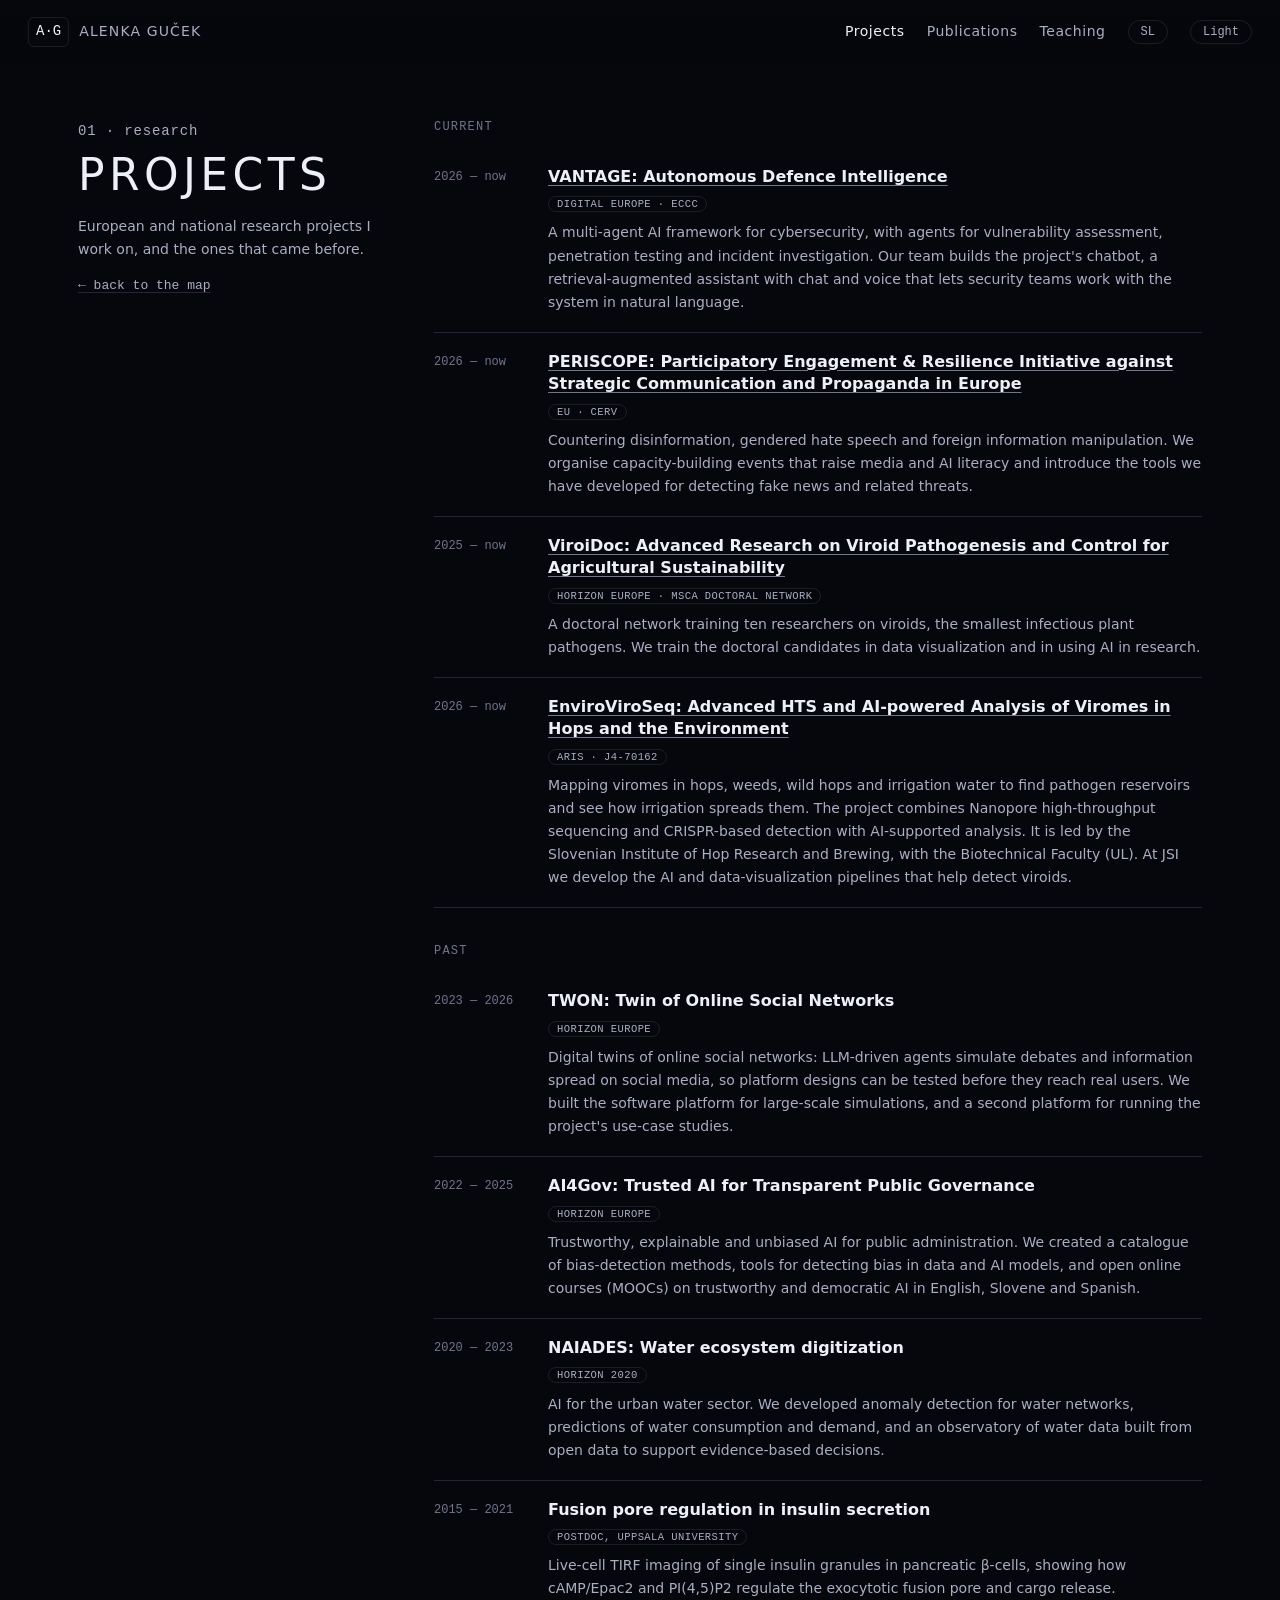
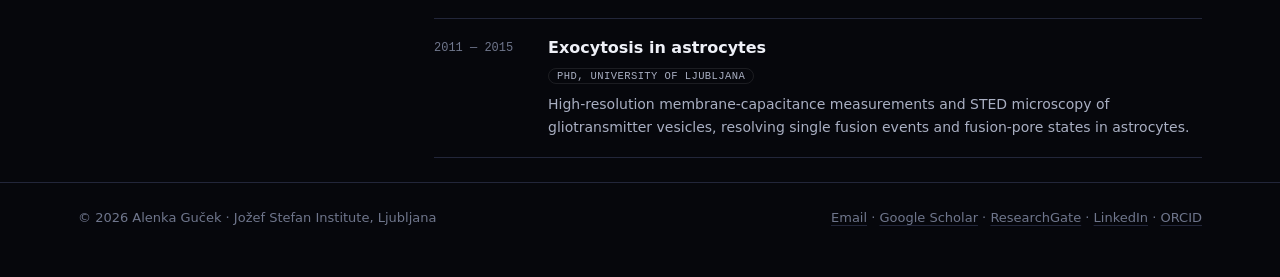
==== commit b265813b: "Content edits: institute in bold, project contributions, subtler teaching intro - bold Jožef Stefan " ====
--- a/site/projects.html
+++ b/site/projects.html
@@ -5,7 +5,7 @@
 <meta name="viewport" content="width=device-width, initial-scale=1">
 <title>Projects — Alenka Guček</title>
 <script>try { const t = localStorage.getItem("theme"); if (t) document.documentElement.dataset.theme = t; } catch (e) {}</script>
-<link rel="stylesheet" href="css/style.css?v=12">
+<link rel="stylesheet" href="css/style.css?v=13">
 </head>
 <body>
 <header class="nav"><div class="wrap">
@@ -30,7 +30,7 @@
   </div>
 </main>
 <footer><div class="wrap"><span data-i18n="footer">© 2026 Alenka Guček · Jožef Stefan Institute, Ljubljana</span><span><a href="mailto:alenka.gucek@ijs.si" data-i18n="email">Email</a> · <a href="https://scholar.google.com/citations?user=tJEwAjEAAAAJ" target="_blank" rel="noopener">Google Scholar</a> · <a href="https://www.researchgate.net/profile/Alenka-Gucek-2" target="_blank" rel="noopener">ResearchGate</a> · <a href="https://www.linkedin.com/in/alenkagucek/" target="_blank" rel="noopener">LinkedIn</a> · <a href="https://orcid.org/0000-0003-4453-1498" target="_blank" rel="noopener">ORCID</a></span></div></footer>
-<script src="js/i18n.js?v=12"></script>
-<script src="js/site.js?v=12"></script>
+<script src="js/i18n.js?v=13"></script>
+<script src="js/site.js?v=13"></script>
 </body>
 </html>
